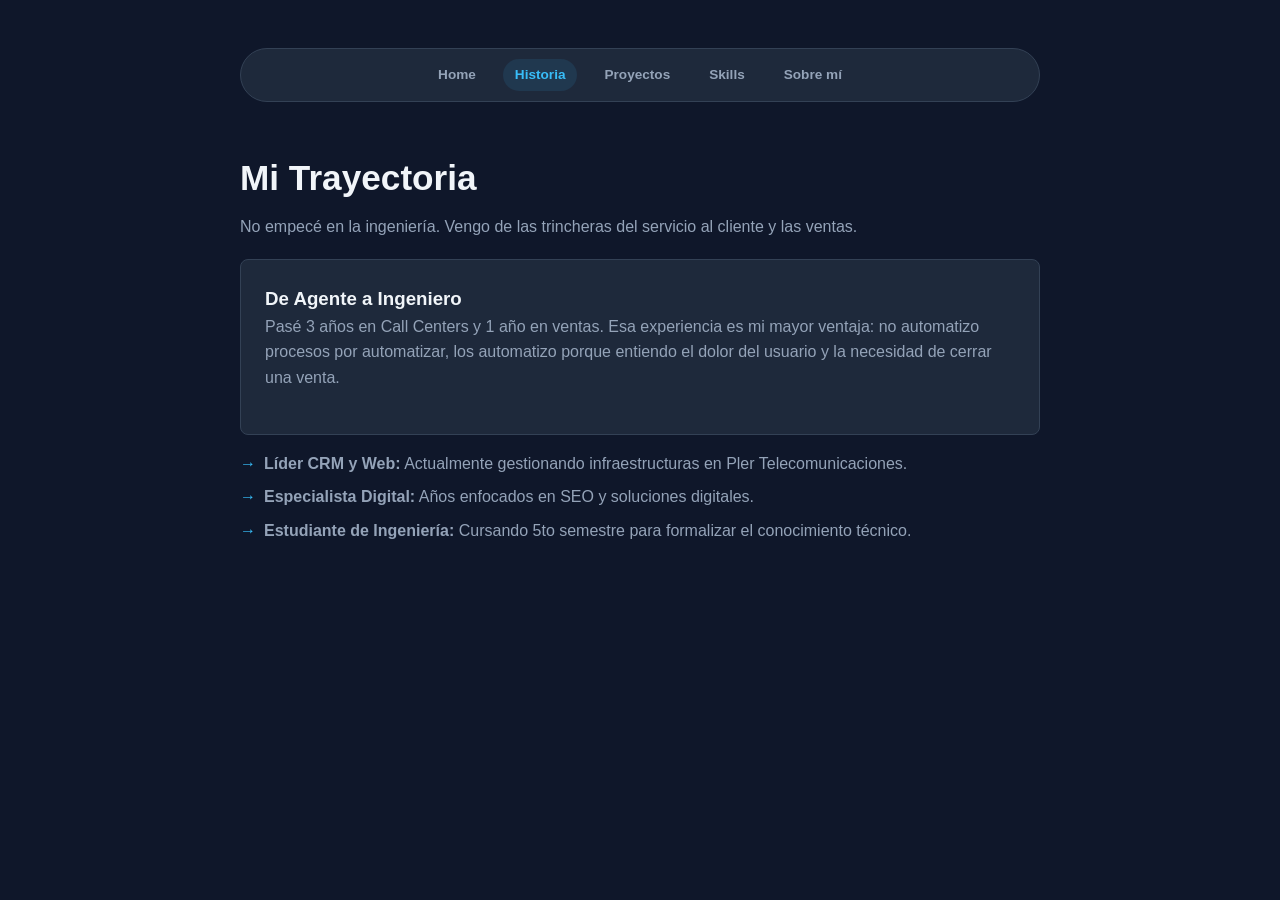
==== historia.html @ 69f7f30d "V1 multifunctional resume page V1" ====
<!DOCTYPE html>
<html lang="es">
<head>
    <meta charset="UTF-8">
    <title>Historia | Luis Bryon</title>
    <link rel="stylesheet" href="style.css">
</head>
<body>
    <div class="container">
        <nav><div class="nav-container">
            <a href="index.html">Home</a>
            <a href="historia.html" class="active">Historia</a>
            <a href="proyectos.html">Proyectos</a>
            <a href="skills.html">Skills</a>
            <a href="acerca.html">Sobre mí</a>
        </div></nav>

        <h1>Mi Trayectoria</h1>
        <p>No empecé en la ingeniería. Vengo de las trincheras del servicio al cliente y las ventas.</p>

        <div class="card" style="margin-bottom: 1rem;">
            <h3>De Agente a Ingeniero</h3>
            <p>Pasé 3 años en Call Centers y 1 año en ventas. Esa experiencia es mi mayor ventaja: no automatizo procesos por automatizar, los automatizo porque entiendo el dolor del usuario y la necesidad de cerrar una venta.</p>
        </div>

        <ul>
            <li><strong>Líder CRM y Web:</strong> Actualmente gestionando infraestructuras en Pler Telecomunicaciones.</li>
            <li><strong>Especialista Digital:</strong> Años enfocados en SEO y soluciones digitales.</li>
            <li><strong>Estudiante de Ingeniería:</strong> Cursando 5to semestre para formalizar el conocimiento técnico.</li>
        </ul>
    </div>
</body>
</html>
---- style.css ----
:root {
    --bg: #0f172a;
    --card-bg: #1e293b;
    --text-main: #f1f5f9;
    --text-dim: #94a3b8;
    --accent: #38bdf8;
    --border: #334155;
}

* { box-sizing: border-box; margin: 0; padding: 0; }

body {
    background-color: var(--bg);
    color: var(--text-main);
    font-family: 'Inter', -apple-system, sans-serif;
    line-height: 1.6;
    padding: 1rem;
}

.container {
    max-width: 800px;
    margin: 2rem auto;
}

/* Navegación */
nav {
    margin-bottom: 3rem;
}

.nav-container {
    display: flex;
    gap: 15px;
    justify-content: center;
    background: var(--card-bg);
    padding: 10px;
    border-radius: 50px;
    border: 1px solid var(--border);
    flex-wrap: wrap;
}

.nav-container a {
    color: var(--text-dim);
    text-decoration: none;
    font-size: 0.85rem;
    font-weight: 600;
    padding: 5px 12px;
    border-radius: 20px;
    transition: 0.2s;
}

.nav-container a:hover, .nav-container a.active {
    color: var(--accent);
    background: rgba(56, 189, 248, 0.1);
}

/* Tipografía */
h1 { font-size: 2.2rem; margin-bottom: 0.5rem; color: var(--text-main); }
h2 { font-size: 1.5rem; margin: 2rem 0 1rem; color: var(--accent); border-bottom: 1px solid var(--border); padding-bottom: 5px; }
p { margin-bottom: 1.2rem; color: var(--text-dim); }

/* Componentes */
.grid { display: grid; grid-template-columns: repeat(auto-fit, minmax(280px, 1fr)); gap: 1rem; }
.card {
    background: var(--card-bg);
    padding: 1.5rem;
    border-radius: 8px;
    border: 1px solid var(--border);
}

.tag {
    font-family: 'JetBrains Mono', monospace;
    font-size: 0.75rem;
    background: var(--bg);
    padding: 3px 8px;
    border-radius: 4px;
    border: 1px solid var(--border);
    margin-right: 5px;
    display: inline-block;
    margin-bottom: 5px;
}

ul { list-style: none; margin-bottom: 1.5rem; }
ul li { position: relative; padding-left: 1.5rem; margin-bottom: 0.5rem; color: var(--text-dim); }
ul li::before { content: "→"; position: absolute; left: 0; color: var(--accent); }

footer { margin-top: 4rem; text-align: center; font-size: 0.8rem; color: var(--text-dim); border-top: 1px solid var(--border); padding-top: 2rem; }
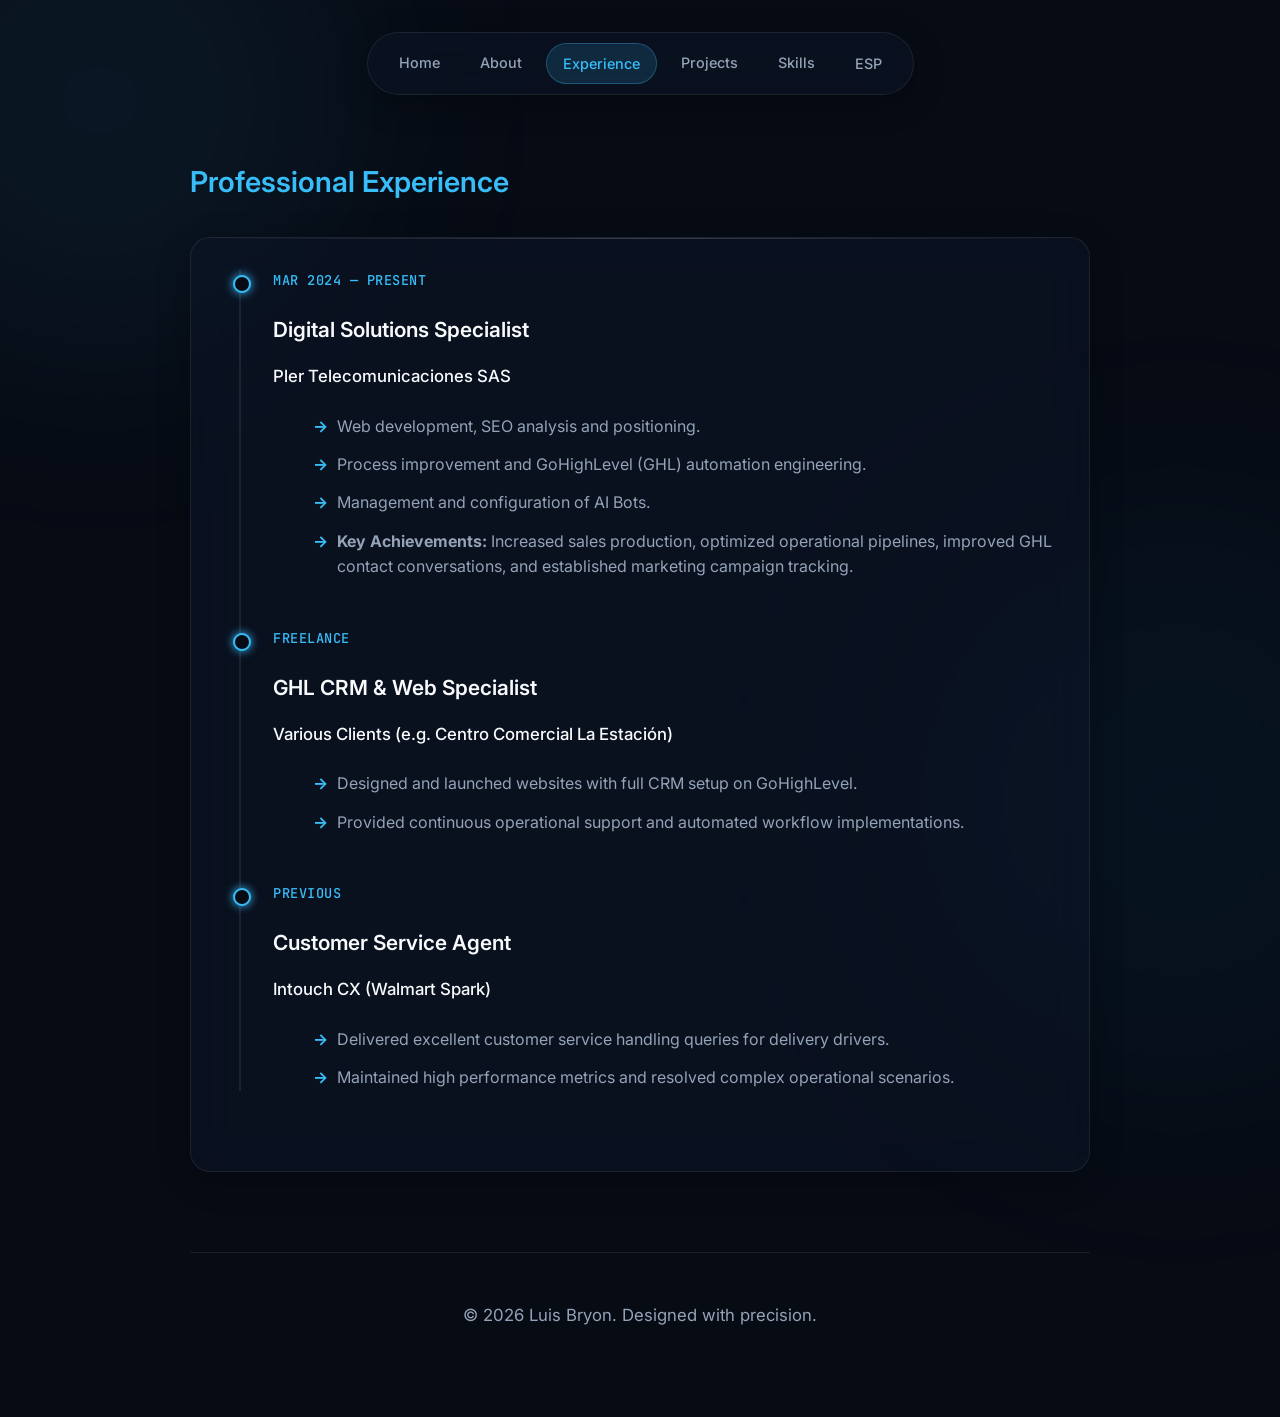
==== commit b0735da5: "feat: complete glassmorphism portfolio overhaul" ====
--- a/historia.html
+++ b/historia.html
@@ -1,33 +1,72 @@
 <!DOCTYPE html>
-<html lang="es">
+<html lang="en">
 <head>
     <meta charset="UTF-8">
-    <title>Historia | Luis Bryon</title>
+    <meta name="viewport" content="width=device-width, initial-scale=1.0">
+    <title>Experience | Luis Bryon</title>
     <link rel="stylesheet" href="style.css">
+    <link href="https://fonts.googleapis.com/css2?family=Inter:wght@400;500;600;800&family=JetBrains+Mono&display=swap" rel="stylesheet">
 </head>
 <body>
     <div class="container">
-        <nav><div class="nav-container">
-            <a href="index.html">Home</a>
-            <a href="historia.html" class="active">Historia</a>
-            <a href="proyectos.html">Proyectos</a>
-            <a href="skills.html">Skills</a>
-            <a href="acerca.html">Sobre mí</a>
-        </div></nav>
+        <nav>
+            <div class="nav-container">
+                <a href="index.html" data-en="Home" data-es="Inicio">Home</a>
+                <a href="acerca.html" data-en="About" data-es="Sobre mí">About</a>
+                <a href="historia.html" data-en="Experience" data-es="Experiencia">Experience</a>
+                <a href="proyectos.html" data-en="Projects" data-es="Proyectos">Projects</a>
+                <a href="skills.html" data-en="Skills" data-es="Habilidades">Skills</a>
+                <button id="lang-toggle" class="lang-btn">ESP</button>
+            </div>
+        </nav>
 
-        <h1>Mi Trayectoria</h1>
-        <p>No empecé en la ingeniería. Vengo de las trincheras del servicio al cliente y las ventas.</p>
+        <main>
+            <h2 data-en="Professional Experience" data-es="Experiencia Profesional">Professional Experience</h2>
+            
+            <div class="glass-card" style="margin-top: 2rem;">
+                <div class="timeline">
+                    <!-- Pler Telecomunicaciones -->
+                    <div class="timeline-item">
+                        <div class="timeline-date">MAR 2024 — PRESENT</div>
+                        <h3 data-en="Digital Solutions Specialist" data-es="Especialista en Soluciones Digitales">Digital Solutions Specialist</h3>
+                        <p style="color: var(--text-main); font-weight: 500;">Pler Telecomunicaciones SAS</p>
+                        <ul class="custom-list">
+                            <li data-en="Web development, SEO analysis and positioning." data-es="Desarrollo web, análisis y posicionamiento SEO.">Web development, SEO analysis and positioning.</li>
+                            <li data-en="Process improvement and GoHighLevel (GHL) automation engineering." data-es="Mejora de procesos y automatizaciones en GoHighLevel (GHL).">Process improvement and GoHighLevel (GHL) automation engineering.</li>
+                            <li data-en="Management and configuration of AI Bots." data-es="Manejo y configuración de Bots de Inteligencia Artificial.">Management and configuration of AI Bots.</li>
+                            <li data-en="<strong>Key Achievements:</strong> Increased sales production, optimized operational pipelines, improved GHL contact conversations, and established marketing campaign tracking." data-es="<strong>Logros Clave:</strong> Aumenté la producción de ventas, mejoré procesos operativos y pipelines, optimicé conversaciones con contactos en GHL, y automaticé el trackeo de campañas de Marketing."><strong>Key Achievements:</strong> Increased sales production, optimized operational pipelines, improved GHL contact conversations, and established marketing campaign tracking.</li>
+                        </ul>
+                    </div>
 
-        <div class="card" style="margin-bottom: 1rem;">
-            <h3>De Agente a Ingeniero</h3>
-            <p>Pasé 3 años en Call Centers y 1 año en ventas. Esa experiencia es mi mayor ventaja: no automatizo procesos por automatizar, los automatizo porque entiendo el dolor del usuario y la necesidad de cerrar una venta.</p>
-        </div>
+                    <!-- Freelance -->
+                    <div class="timeline-item">
+                        <div class="timeline-date">FREELANCE</div>
+                        <h3 data-en="GHL CRM & Web Specialist" data-es="Especialista CRM GHL & Web">GHL CRM & Web Specialist</h3>
+                        <p style="color: var(--text-main); font-weight: 500;" data-en="Various Clients (e.g. Centro Comercial La Estación)" data-es="Varios Clientes (ej. Centro Comercial La Estación)">Various Clients (e.g. Centro Comercial La Estación)</p>
+                        <ul class="custom-list">
+                            <li data-en="Designed and launched websites with full CRM setup on GoHighLevel." data-es="Diseño web y configuración completa del CRM en GoHighLevel.">Designed and launched websites with full CRM setup on GoHighLevel.</li>
+                            <li data-en="Provided continuous operational support and automated workflow implementations." data-es="Soporte continuo e implementaciones de flujos de automatización.">Provided continuous operational support and automated workflow implementations.</li>
+                        </ul>
+                    </div>
 
-        <ul>
-            <li><strong>Líder CRM y Web:</strong> Actualmente gestionando infraestructuras en Pler Telecomunicaciones.</li>
-            <li><strong>Especialista Digital:</strong> Años enfocados en SEO y soluciones digitales.</li>
-            <li><strong>Estudiante de Ingeniería:</strong> Cursando 5to semestre para formalizar el conocimiento técnico.</li>
-        </ul>
+                    <!-- Intouch CX -->
+                    <div class="timeline-item">
+                        <div class="timeline-date">PREVIOUS</div>
+                        <h3 data-en="Customer Service Agent" data-es="Agente de Servicio al Cliente">Customer Service Agent</h3>
+                        <p style="color: var(--text-main); font-weight: 500;">Intouch CX (Walmart Spark)</p>
+                        <ul class="custom-list">
+                            <li data-en="Delivered excellent customer service handling queries for delivery drivers." data-es="Servicio al cliente excelente atendiendo a repartidores de deliveries.">Delivered excellent customer service handling queries for delivery drivers.</li>
+                            <li data-en="Maintained high performance metrics and resolved complex operational scenarios." data-es="Mantuve métricas de alto rendimiento resolviendo escenarios operativos complejos.">Maintained high performance metrics and resolved complex operational scenarios.</li>
+                        </ul>
+                    </div>
+                </div>
+            </div>
+        </main>
+
+        <footer>
+            <p data-en="&copy; 2026 Luis Bryon. Designed with precision." data-es="&copy; 2026 Luis Bryon. Diseñado con precisión.">&copy; 2026 Luis Bryon. Designed with precision.</p>
+        </footer>
     </div>
+    <script src="script.js"></script>
 </body>
 </html>
--- a/style.css
+++ b/style.css
@@ -1,86 +1,191 @@
 :root {
-    --bg: #0f172a;
-    --card-bg: #1e293b;
-    --text-main: #f1f5f9;
+    --bg-dark: #070b14;
+    --glass-bg: rgba(15, 23, 42, 0.45);
+    --glass-border: rgba(255, 255, 255, 0.08);
+    --glass-shadow: 0 8px 32px 0 rgba(0, 0, 0, 0.3);
+    --text-main: #f8fafc;
     --text-dim: #94a3b8;
     --accent: #38bdf8;
-    --border: #334155;
+    --accent-hover: #0ea5e9;
 }
 
-* { box-sizing: border-box; margin: 0; padding: 0; }
-
 body {
-    background-color: var(--bg);
+    background-color: var(--bg-dark);
     color: var(--text-main);
     font-family: 'Inter', -apple-system, sans-serif;
     line-height: 1.6;
-    padding: 1rem;
+    margin: 0;
+    padding: 0;
+    position: relative;
+    overflow-x: hidden;
+    min-height: 100vh;
+}
+
+/* Apple-style Glass Background Orbs */
+body::before, body::after {
+    content: '';
+    position: fixed;
+    border-radius: 50%;
+    filter: blur(120px);
+    z-index: -1;
+    opacity: 0.5;
+}
+body::before {
+    width: 500px;
+    height: 500px;
+    background: rgba(56, 189, 248, 0.15);
+    top: -150px;
+    left: -150px;
+}
+body::after {
+    width: 600px;
+    height: 600px;
+    background: rgba(14, 165, 233, 0.1);
+    bottom: -200px;
+    right: -200px;
 }
 
 .container {
-    max-width: 800px;
-    margin: 2rem auto;
+    max-width: 900px;
+    margin: 0 auto;
+    padding: 2rem 1.5rem;
 }
 
-/* Navegación */
+/* Glass Navbar */
 nav {
-    margin-bottom: 3rem;
+    margin-bottom: 4rem;
+    position: sticky;
+    top: 20px;
+    z-index: 100;
+    display: flex;
+    justify-content: center;
+}
+.nav-container {
+    display: flex;
+    gap: 8px;
+    justify-content: center;
+    background: var(--glass-bg);
+    backdrop-filter: blur(20px);
+    -webkit-backdrop-filter: blur(20px);
+    padding: 10px 15px;
+    border-radius: 50px;
+    border: 1px solid var(--glass-border);
+    box-shadow: var(--glass-shadow);
+    flex-wrap: wrap;
+}
+.nav-container a, .lang-btn {
+    color: var(--text-dim);
+    text-decoration: none;
+    font-size: 0.9rem;
+    font-weight: 500;
+    padding: 8px 16px;
+    border-radius: 30px;
+    transition: all 0.3s ease;
+    background: transparent;
+    border: none;
+    cursor: pointer;
+    font-family: inherit;
+}
+.nav-container a:hover, .lang-btn:hover {
+    color: var(--text-main);
+    background: rgba(255, 255, 255, 0.05);
+}
+.nav-container a.active {
+    background: rgba(56, 189, 248, 0.15);
+    color: var(--accent);
+    border: 1px solid rgba(56, 189, 248, 0.3);
 }
 
-.nav-container {
-    display: flex;
-    gap: 15px;
-    justify-content: center;
-    background: var(--card-bg);
-    padding: 10px;
-    border-radius: 50px;
-    border: 1px solid var(--border);
-    flex-wrap: wrap;
+/* Glass Cards */
+.glass-card {
+    background: var(--glass-bg);
+    backdrop-filter: blur(20px);
+    -webkit-backdrop-filter: blur(20px);
+    border: 1px solid var(--glass-border);
+    border-radius: 20px;
+    padding: 2rem;
+    box-shadow: var(--glass-shadow);
+    transition: transform 0.3s ease, border-color 0.3s ease;
+    position: relative;
+    overflow: hidden;
+}
+.glass-card::before {
+    content: '';
+    position: absolute;
+    top: 0; left: 0; right: 0;
+    height: 1px;
+    background: linear-gradient(90deg, transparent, rgba(255,255,255,0.2), transparent);
+}
+.glass-card:hover {
+    transform: translateY(-5px);
+    border-color: rgba(56, 189, 248, 0.3);
 }
 
-.nav-container a {
-    color: var(--text-dim);
+/* Typography */
+h1 { font-size: 3rem; font-weight: 800; margin-bottom: 0.5rem; line-height: 1.2; color: #fff; text-shadow: 0 0 30px rgba(255,255,255,0.1); }
+h2 { font-size: 1.8rem; font-weight: 600; margin-bottom: 1.5rem; color: var(--accent); }
+h3 { font-size: 1.3rem; font-weight: 600; margin-bottom: 0.5rem; color: var(--text-main); }
+p { color: var(--text-dim); margin-bottom: 1.5rem; font-size: 1.05rem; }
+
+/* Buttons */
+.btn-primary {
+    display: inline-block;
+    background: var(--accent);
+    color: #070b14;
+    font-weight: 600;
+    padding: 12px 28px;
+    border-radius: 50px;
     text-decoration: none;
-    font-size: 0.85rem;
-    font-weight: 600;
-    padding: 5px 12px;
-    border-radius: 20px;
-    transition: 0.2s;
+    transition: all 0.3s ease;
+    box-shadow: 0 0 20px rgba(56, 189, 248, 0.3);
+}
+.btn-primary:hover {
+    background: var(--accent-hover);
+    box-shadow: 0 0 30px rgba(56, 189, 248, 0.5);
+    transform: translateY(-2px);
 }
 
-.nav-container a:hover, .nav-container a.active {
-    color: var(--accent);
-    background: rgba(56, 189, 248, 0.1);
+/* Layouts */
+.grid-2 { display: grid; grid-template-columns: 1fr 1fr; gap: 2rem; }
+.grid-3 { display: grid; grid-template-columns: repeat(auto-fit, minmax(280px, 1fr)); gap: 1.5rem; }
+@media (max-width: 768px) {
+    .grid-2 { grid-template-columns: 1fr; }
+    h1 { font-size: 2.2rem; }
 }
 
-/* Tipografía */
-h1 { font-size: 2.2rem; margin-bottom: 0.5rem; color: var(--text-main); }
-h2 { font-size: 1.5rem; margin: 2rem 0 1rem; color: var(--accent); border-bottom: 1px solid var(--border); padding-bottom: 5px; }
-p { margin-bottom: 1.2rem; color: var(--text-dim); }
+/* Tags */
+.tag-container { display: flex; flex-wrap: wrap; gap: 8px; margin-bottom: 1rem; }
+.tag {
+    background: rgba(255,255,255,0.03);
+    border: 1px solid var(--glass-border);
+    padding: 6px 14px;
+    border-radius: 20px;
+    font-size: 0.85rem;
+    color: var(--text-main);
+    backdrop-filter: blur(5px);
+}
+.tag.highlight { border-color: rgba(56, 189, 248, 0.4); color: var(--accent); background: rgba(56, 189, 248, 0.05); }
 
-/* Componentes */
-.grid { display: grid; grid-template-columns: repeat(auto-fit, minmax(280px, 1fr)); gap: 1rem; }
-.card {
-    background: var(--card-bg);
-    padding: 1.5rem;
-    border-radius: 8px;
-    border: 1px solid var(--border);
+/* Timeline for Experience */
+.timeline { border-left: 2px solid var(--glass-border); padding-left: 2rem; margin-left: 1rem; }
+.timeline-item { position: relative; margin-bottom: 3rem; }
+.timeline-item::before {
+    content: '';
+    position: absolute;
+    width: 14px;
+    height: 14px;
+    background: var(--bg-dark);
+    border: 2px solid var(--accent);
+    border-radius: 50%;
+    left: -2.5rem;
+    top: 5px;
+    box-shadow: 0 0 10px var(--accent);
 }
+.timeline-date { font-size: 0.85rem; color: var(--accent); margin-bottom: 0.5rem; font-weight: 500; font-family: 'JetBrains Mono', monospace; letter-spacing: 0.5px; }
 
-.tag {
-    font-family: 'JetBrains Mono', monospace;
-    font-size: 0.75rem;
-    background: var(--bg);
-    padding: 3px 8px;
-    border-radius: 4px;
-    border: 1px solid var(--border);
-    margin-right: 5px;
-    display: inline-block;
-    margin-bottom: 5px;
-}
+/* Lists */
+ul.custom-list { list-style: none; margin-bottom: 1.5rem; }
+ul.custom-list li { position: relative; padding-left: 1.5rem; margin-bottom: 0.8rem; color: var(--text-dim); }
+ul.custom-list li::before { content: "→"; position: absolute; left: 0; color: var(--accent); font-weight: bold; }
 
-ul { list-style: none; margin-bottom: 1.5rem; }
-ul li { position: relative; padding-left: 1.5rem; margin-bottom: 0.5rem; color: var(--text-dim); }
-ul li::before { content: "→"; position: absolute; left: 0; color: var(--accent); }
-
-footer { margin-top: 4rem; text-align: center; font-size: 0.8rem; color: var(--text-dim); border-top: 1px solid var(--border); padding-top: 2rem; }+footer { text-align: center; margin-top: 5rem; padding: 2rem; border-top: 1px solid var(--glass-border); color: var(--text-dim); font-size: 0.9rem; }
